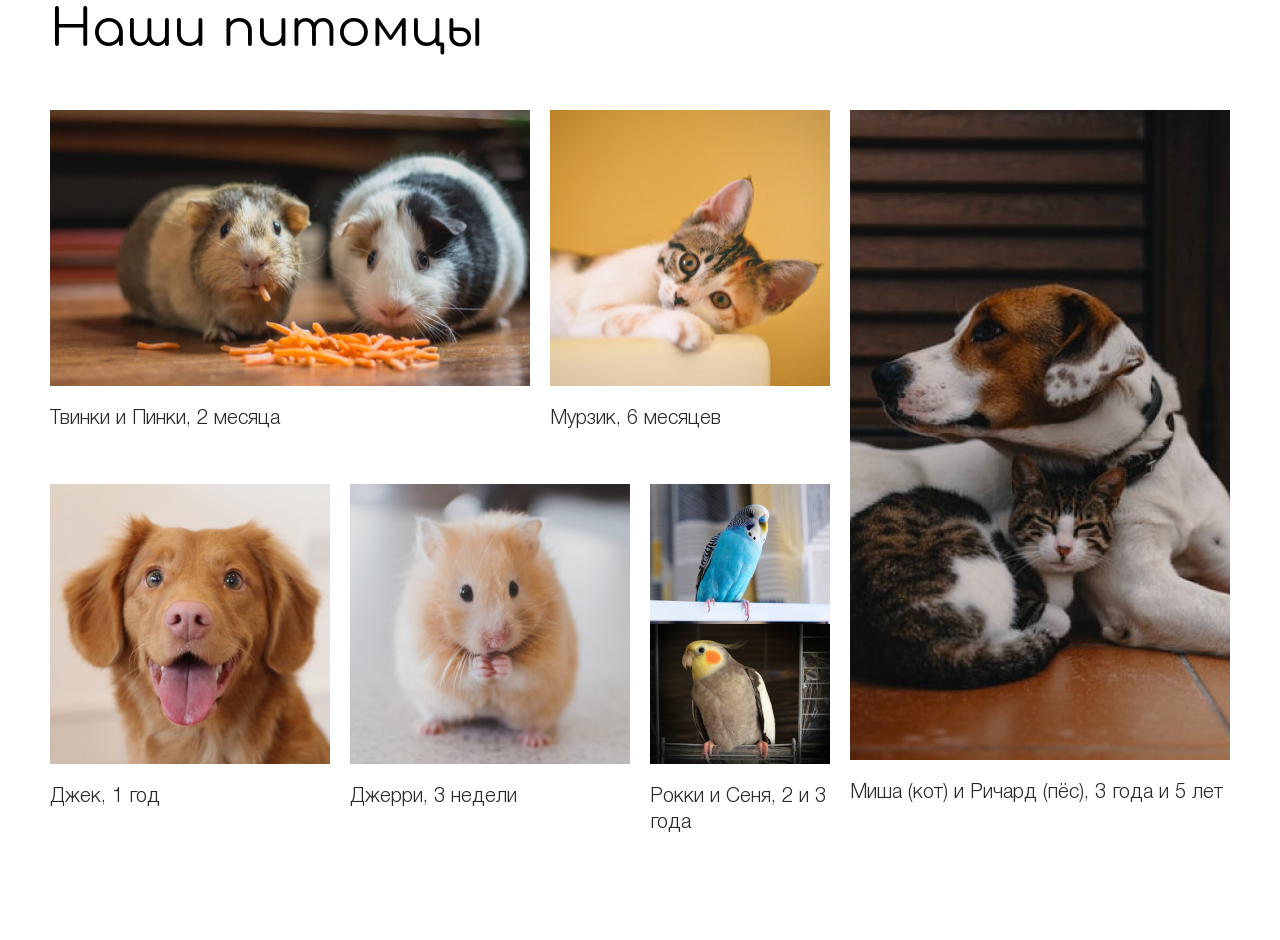
==== index.html @ 0b44435e "edit second grib big block" ====
<!DOCTYPE html>
<html lang="ru">
<head>
  <meta charset="UTF-8">
  <meta name="viewport" content="width=device-width, initial-scale=1.0">
  <link rel="stylesheet" href="./style.css">
  <link rel="preload" href="./fonts/font/Comfortaa-Regular.woff2" as="font" type="font/woff2" crossorigin>
  <link rel="preload" href="./fonts/font/HelveticaNeueCyr-Light.woff2" as="font" type="font/woff2" crossorigin>
  <link rel="preload" href="./fonts/font/HelveticaNeueCyr-Roman.woff2" as="font" type="font/woff2" crossorigin>
  <link rel="preload" href="./fonts/font/HelveticaNeueCyr-Medium.woff2" as="font" type="font/woff2" crossorigin>
  <title>Friendly House</title>
</head>                                                                                                                                                                                                                         
<body>
  <main>
      <!-- <section class="project">
        <div class="container">
          <h2 class="project__title">Наши проекты</h2>
            <div class="project__wrapper project__wrapper-main">
              <ul class="project__list">
                <li class="project__item item">
                  <img class="item__img" src="./img/dog-house.jpg" alt="Собака в будке." width="280" height="180">
                  <div class="item__wrapper">
                    <h3 class="item__title">Новый дом для животных</h3>
                    <p class="item__description">Приют появился практически одновременно с созданием Фонда в ...</p>
                    <a class="item__link item__link-top" href="#">Подробнее</a>
                  </div>
                </li>
  
                <li class="project__item item">
                  <img class="item__img" src="./img/mini-dog.jpg" alt="Собака в желтой накидке на синем фоне." width="280" height="180">
                  <div class="item__wrapper">
                    <h3 class="item__title">Маленькие модники</h3>
                    <p class="item__description">Наши котики и собачки тоже любят наряжаться, чтобы красиво выглядеть ...</p>
                    <a class="item__link item__link-top" href="#">Подробнее</a>
                  </div>
                </li>
  
                <li class="project__item item">
                  <img class="item__img" src="./img/dog-women.jpg" alt="Собака вместе с девушкой." width="280" height="180">
                  <div class="item__wrapper">
                    <h3 class="item__title">Поиграй со мной!</h3>
                    <p class="item__description">Новая программа нашего приюта “Поиграй со мной”. Приводите своих ...</p>
                    <a class="item__link item__link-top" href="#">Подробнее</a>
                  </div>
                </li>
  
                <li class="project__item item">
                  <img class="item__img" src="./img/brown-dog.jpg" alt="Собака на улице облизывается." width="280" height="180">
                  <div class="item__wrapper">
                    <h3 class="item__title">Конкурс “Лучшее фото”</h3>
                    <p class="item__description">Приходи к нам в Friendly House и делай классные фотографии наших животн...</p>
                    <a class="item__link item__link-top" href="#">Подробнее</a>
                  </div>
                </li>
              </ul>
            <div class="project__wrapper-grid project__wrapper-position">
              <div class="project__banner banner">
                <h3 class="banner__title banner__title-white">Собака лучший друг человека, или.... собаки?</h3>
                <a class="banner__link" href="">Подробнее</a>
              </div>
              <div class="project__collage collage">
                <h4 class="collage__title">Больше проектов</h4>
                <ul class="collage__list">
                  <li class="collage__item">
                    <img src="./img/icon-1.jpg" alt="Маленькая собака на желтом фоне." class="collage__img" width="80" height="70">
                  </li>
                  <li class="collage__item">
                    <img src="./img/icon-2.jpg" alt="Мопс на белом ковре." class="collage__img" width="80" height="70">
                  </li>
                  <li class="collage__item">
                    <img src="./img/icon-3.jpg" alt="Бело-серый кролик в траве." class="collage__img" width="80" height="70">
                  </li>
                  <li class="collage__item">
                    <img src="./img/icon-4.jpg" alt="Лайка-самоед на розовом фоне." class="collage__img" width="80" height="70">
                  </li>
                  <li class="collage__item collage__item-none">
                    <img src="./img/icon-5.jpg" alt="Коричневый пес на голубом фоне." class="collage__img" width="80" height="70">
                  </li>
                  <li class="collage__item collage__item-none">
                    <img src="./img/icon-6.jpg" alt="Голубой волнистый попугай в клетке." class="collage__img" width="80" height="70">
                  </li>
                  <li class="collage__item collage__item-display">
                    <img src="./img/icon-7.jpg" alt="Девочка и собака." class="collage__img" width="80" height="70">
                  </li>
                  <li class="collage__item collage__item-display">
                    <img src="./img/icon-8.jpg" alt="Голубой попугай." class="collage__img" width="80" height="70">
                  </li>
                  <li class="collage__item collage__item-display">
                    <img src="./img/icon-9.jpg" alt="Зеленые волнистые попугайчики." class="collage__img" width="80" height="70">
                  </li>
                  <li class="collage__item collage__item-display">
                    <img src="./img/icon-10.jpg" alt="Песик на поводке." class="collage__img" width="80" height="70">
                  </li>
                  <li class="collage__item collage__item-display">
                    <img src="./img/icon-11.jpg" alt="Девушка держит на руках пса." class="collage__img" width="80" height="70">
                  </li>
                  <li class="collage__item collage__item-display">
                    <img src="./img/icon-12.jpg" alt="Белый кролик в траве." class="collage__img" width="80" height="70">
                  </li>
                </ul>
                <div class="collage__container-link">
                  <a class="collage__link collage__link-view" href="">Увидеть всё</a>
                </div>
              </div>
            </div>
          </div>
        </div>
      </section> -->
      <section class="pets">
        <div class="container">
          <h2 class="pets__title">Наши питомцы</h2>
  
          <div class="pets__wrapper">
            <figure class="pets__fig pets__fig-1">
              <img class="pets__img pets__img-1" src="./img/guinea-pigs.jpg" alt="Две морские свинки" width="480" height="280">
              <figcaption class="pets__figcaption">Твинки и Пинки, 2 месяца</figcaption>
            </figure>
  
            <figure class="pets__fig pets__fig-2">
              <img class="pets__img pets__img-2" src="./img/kitten.jpg" alt="Кот лежит на диване" width="280" height="280">
              <figcaption class="pets__figcaption">Мурзик, 6 месяцев</figcaption>
            </figure>
  
            <figure class="pets__fig pets__fig-3">
              <img class="pets__img pets__img-3" src="./img/dog-cat.jpg" alt="Кот и пёс лежат рядом на полу" width="380" height="650">
              <figcaption class="pets__figcaption">Миша (кот) и Ричард (пёс), 3 года и 5 лет</figcaption>
            </figure>
  
            <figure class="pets__fig pets__fig-4">
              <img class="pets__img pets__img-4" src="./img/dog.jpg" alt="Коричневая собака с открытой пастью смотрит в камеру" width="280" height="280">
              <figcaption class="pets__figcaption">Джек, 1 год</figcaption>
            </figure>
  
            <figure class="pets__fig pets__fig-5">
              <img class="pets__img pets__img-5" src="./img/homa.jpg" alt="Кремовый хомяк держит лапки у морды" width="280" height="280">
              <figcaption class="pets__figcaption">Джерри, 3 недели</figcaption>
            </figure>
  
            <figure class="pets__fig pets__fig-6">
              <img class="pets__img pets__img-6" src="./img/two-birds.jpg" alt="Голубой и коричневый попугаи сидят в клетке" width="180" height="280">
              <figcaption class="pets__figcaption">Рокки и Сеня, 2 и 3 года</figcaption>
            </figure>
  
          </div>
        </div>
      </section>
  </main>
</body>
</html>
---- style.css ----
@import "./css/normalize.css";
@import "./css/global.css";
@import "./css/about.css";
@import "./css/help.css";
@import "./css/form.css";
@import "./css/project.css";
@import "./css/item.css";
@import "./css/collage.css";
@import "./css/pets.css";
@import "./css/banner.css";

@font-face {
  font-family: "Comfortaa";
  src: local("Comfortaa-Regular"), local("Comfortaa Regular"), url("./fonts/font/Comfortaa-Regular.woff") format("woff"),
  url("./fonts/font/Comfortaa-Regular.woff2") format("woff2");
  font-weight: 400;
  font-display: swap;
}

@font-face {
  font-family: "HelveticaNeueCyr";
  src: local("HelveticaNeueCyr-Light"), local("HelveticaNeueCyr Light"), url("./fonts/font/HelveticaNeueCyr-Light.woff") format("woff"),
  url("./fonts/font/HelveticaNeueCyr-Light.woff2") format("woff2");
  font-weight: 300;
  font-display: swap;
}

@font-face {
  font-family: "HelveticaNeueCyr";
  src: local("HelveticaNeueCyr-Roman"), local("HelveticaNeueCyr Roman"), url("./fonts/font/HelveticaNeueCyr-Roman.woff") format("woff"),
  url("./fonts/font/HelveticaNeueCyr-Roman.woff2") format("woff2");
  font-weight: 400;
  font-display: swap;
}

@font-face {
  font-family: "HelveticaNeueCyr";
  src: local("HelveticaNeueCyr-Medium"), local("HelveticaNeueCyr Medium"), url("./fonts/font/HelveticaNeueCyr-Medium.woff") format("woff"),
  url("./fonts/font/HelveticaNeueCyr-Medium.woff2") format("woff2");
  font-weight: 500;
  font-display: swap;
}
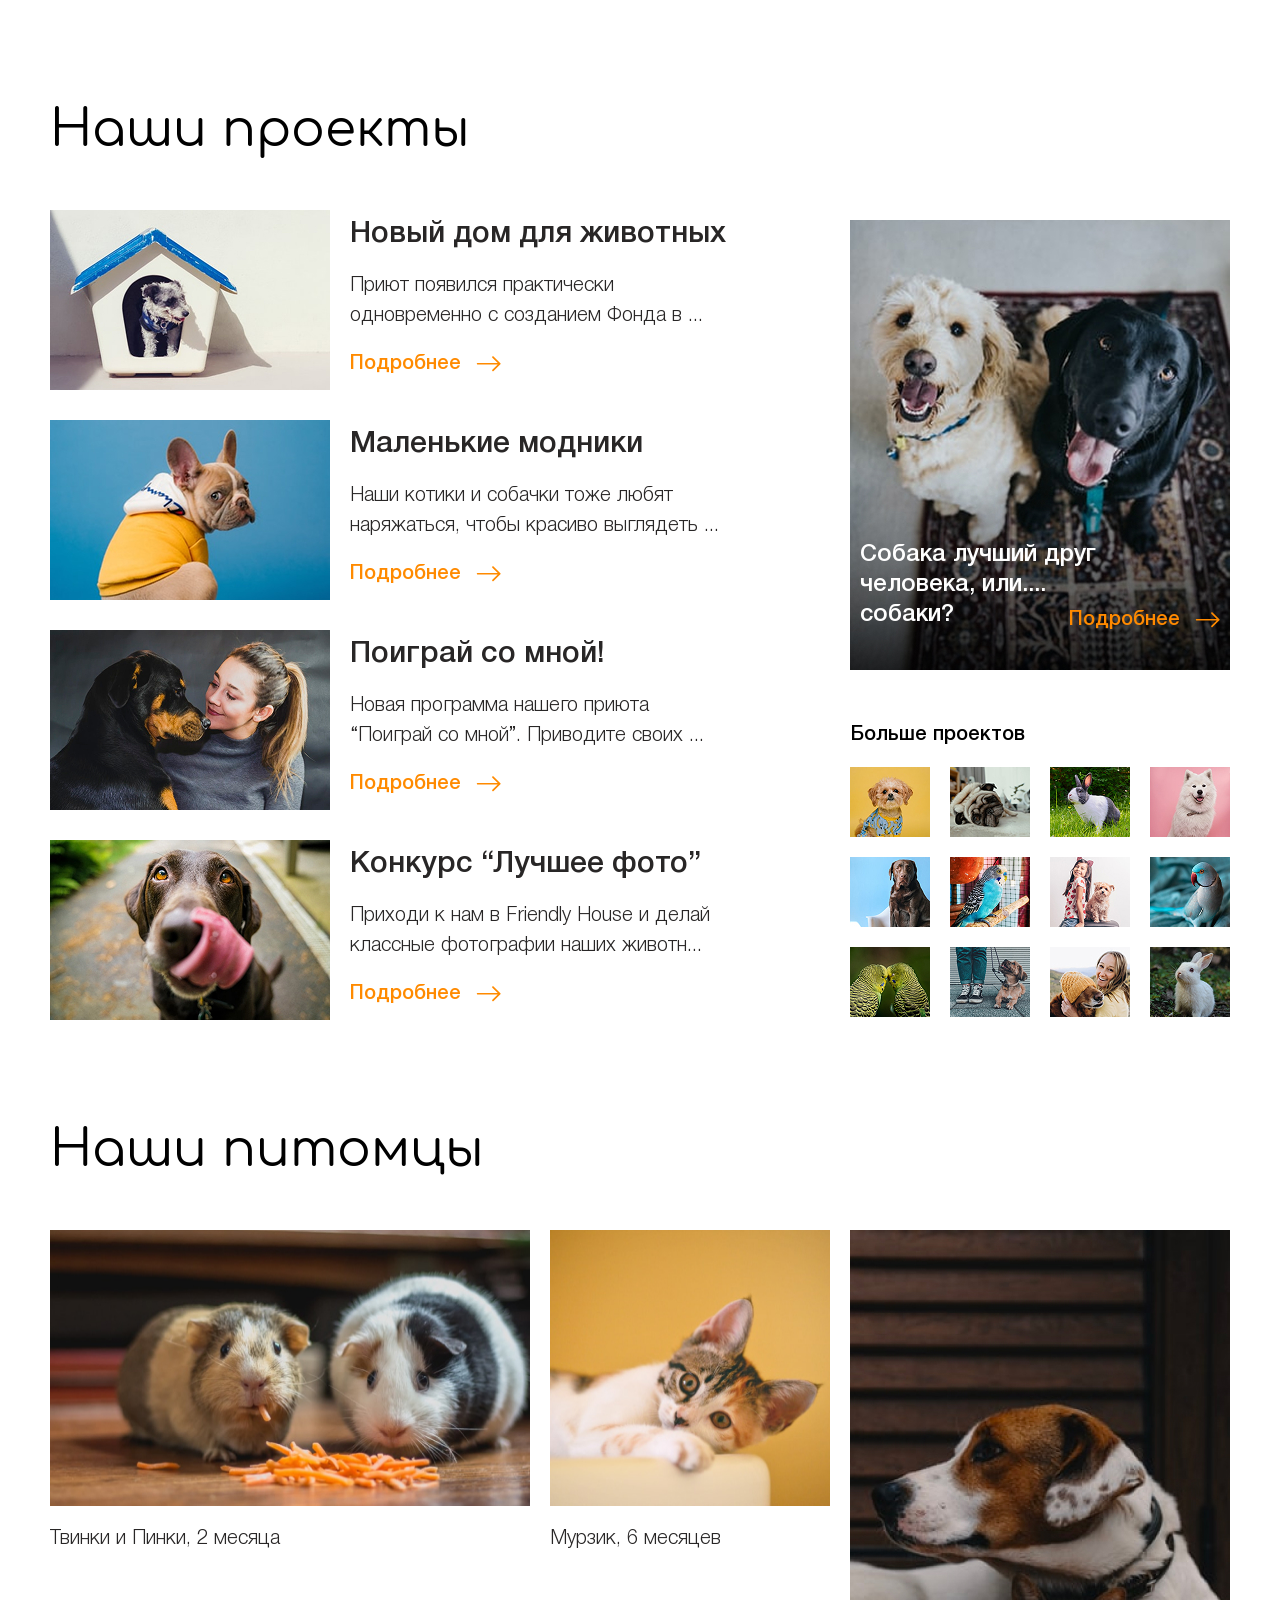
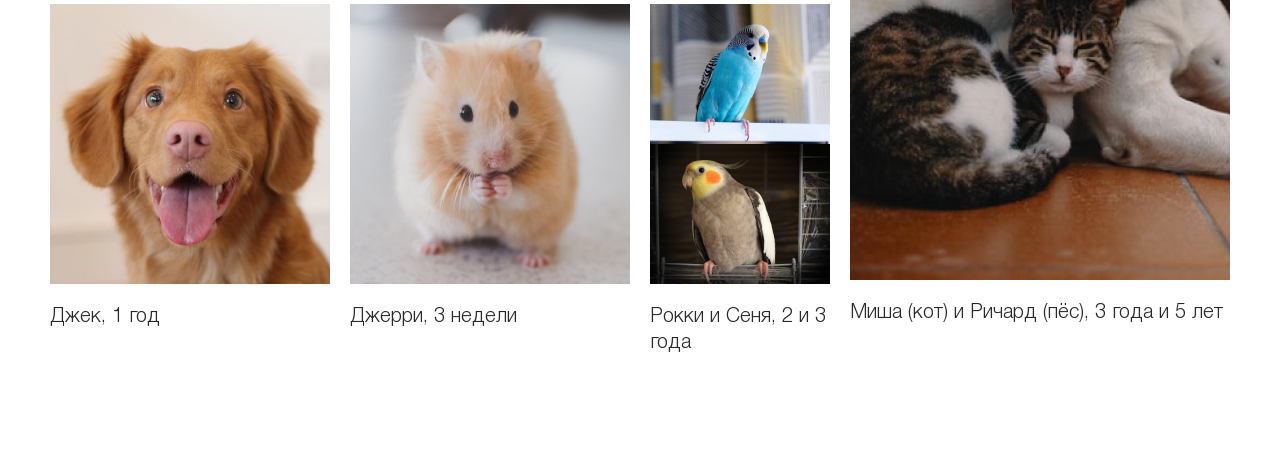
==== commit d6c38aaf: "create final check up" ====
--- a/index.html
+++ b/index.html
@@ -12,7 +12,7 @@
 </head>                                                                                                                                                                                                                         
 <body>
   <main>
-      <!-- <section class="project">
+      <section class="project">
         <div class="container">
           <h2 class="project__title">Наши проекты</h2>
             <div class="project__wrapper project__wrapper-main">
@@ -105,7 +105,7 @@
             </div>
           </div>
         </div>
-      </section> -->
+      </section>
       <section class="pets">
         <div class="container">
           <h2 class="pets__title">Наши питомцы</h2>
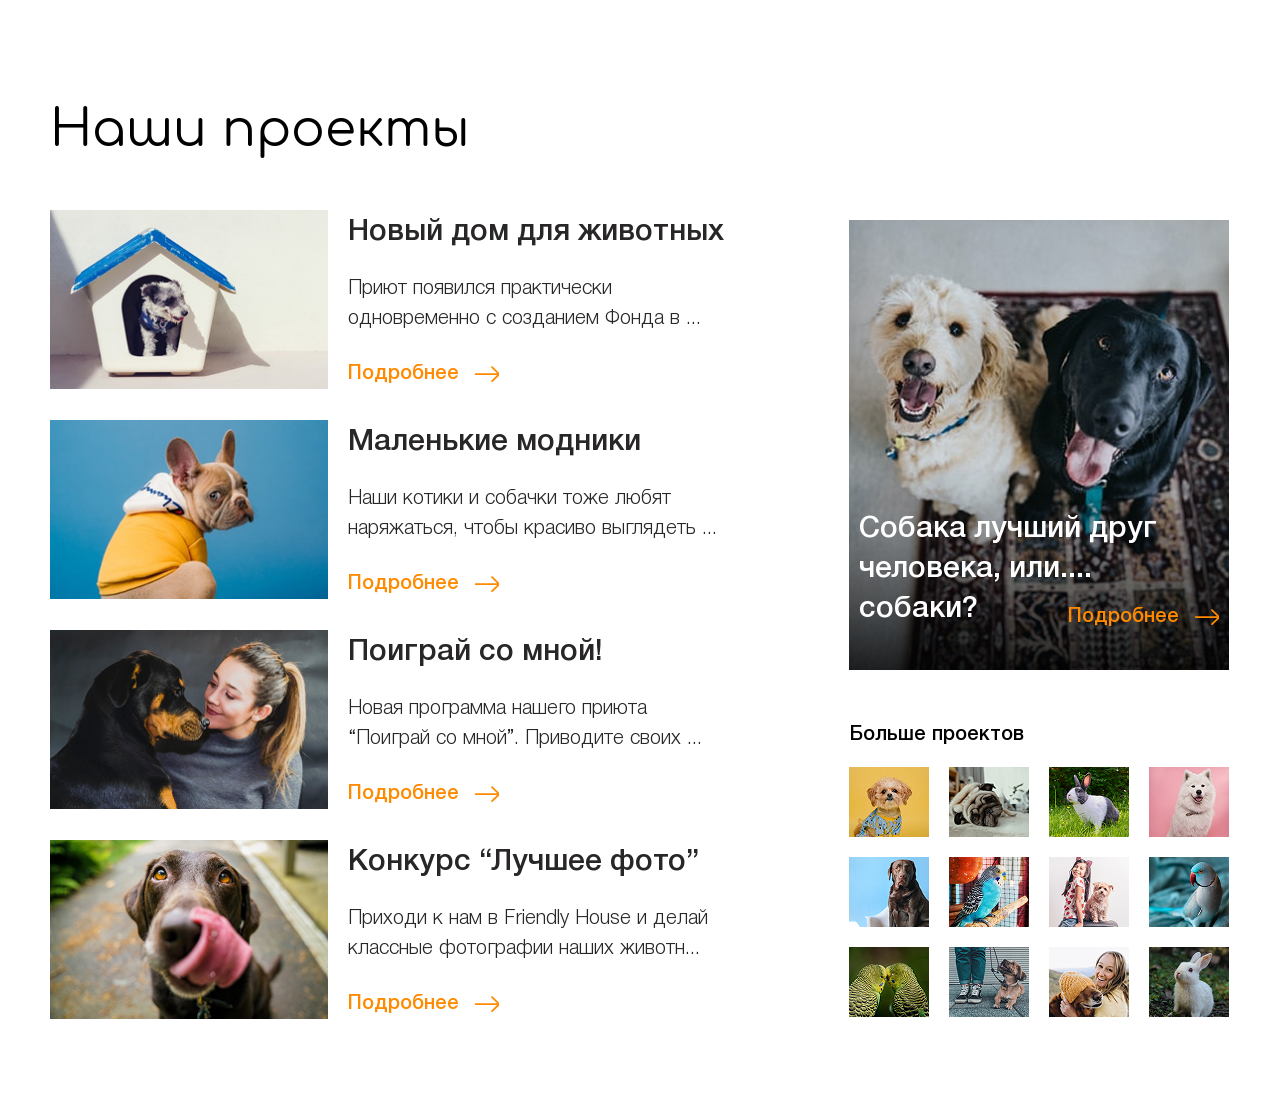
==== commit 4b11abef: "edit project block for 1440 1024px" ====
--- a/index.html
+++ b/index.html
@@ -106,7 +106,7 @@
           </div>
         </div>
       </section>
-      <section class="pets">
+      <!-- <section class="pets">
         <div class="container">
           <h2 class="pets__title">Наши питомцы</h2>
   
@@ -143,7 +143,7 @@
   
           </div>
         </div>
-      </section>
+      </section> -->
   </main>
 </body>
 </html>
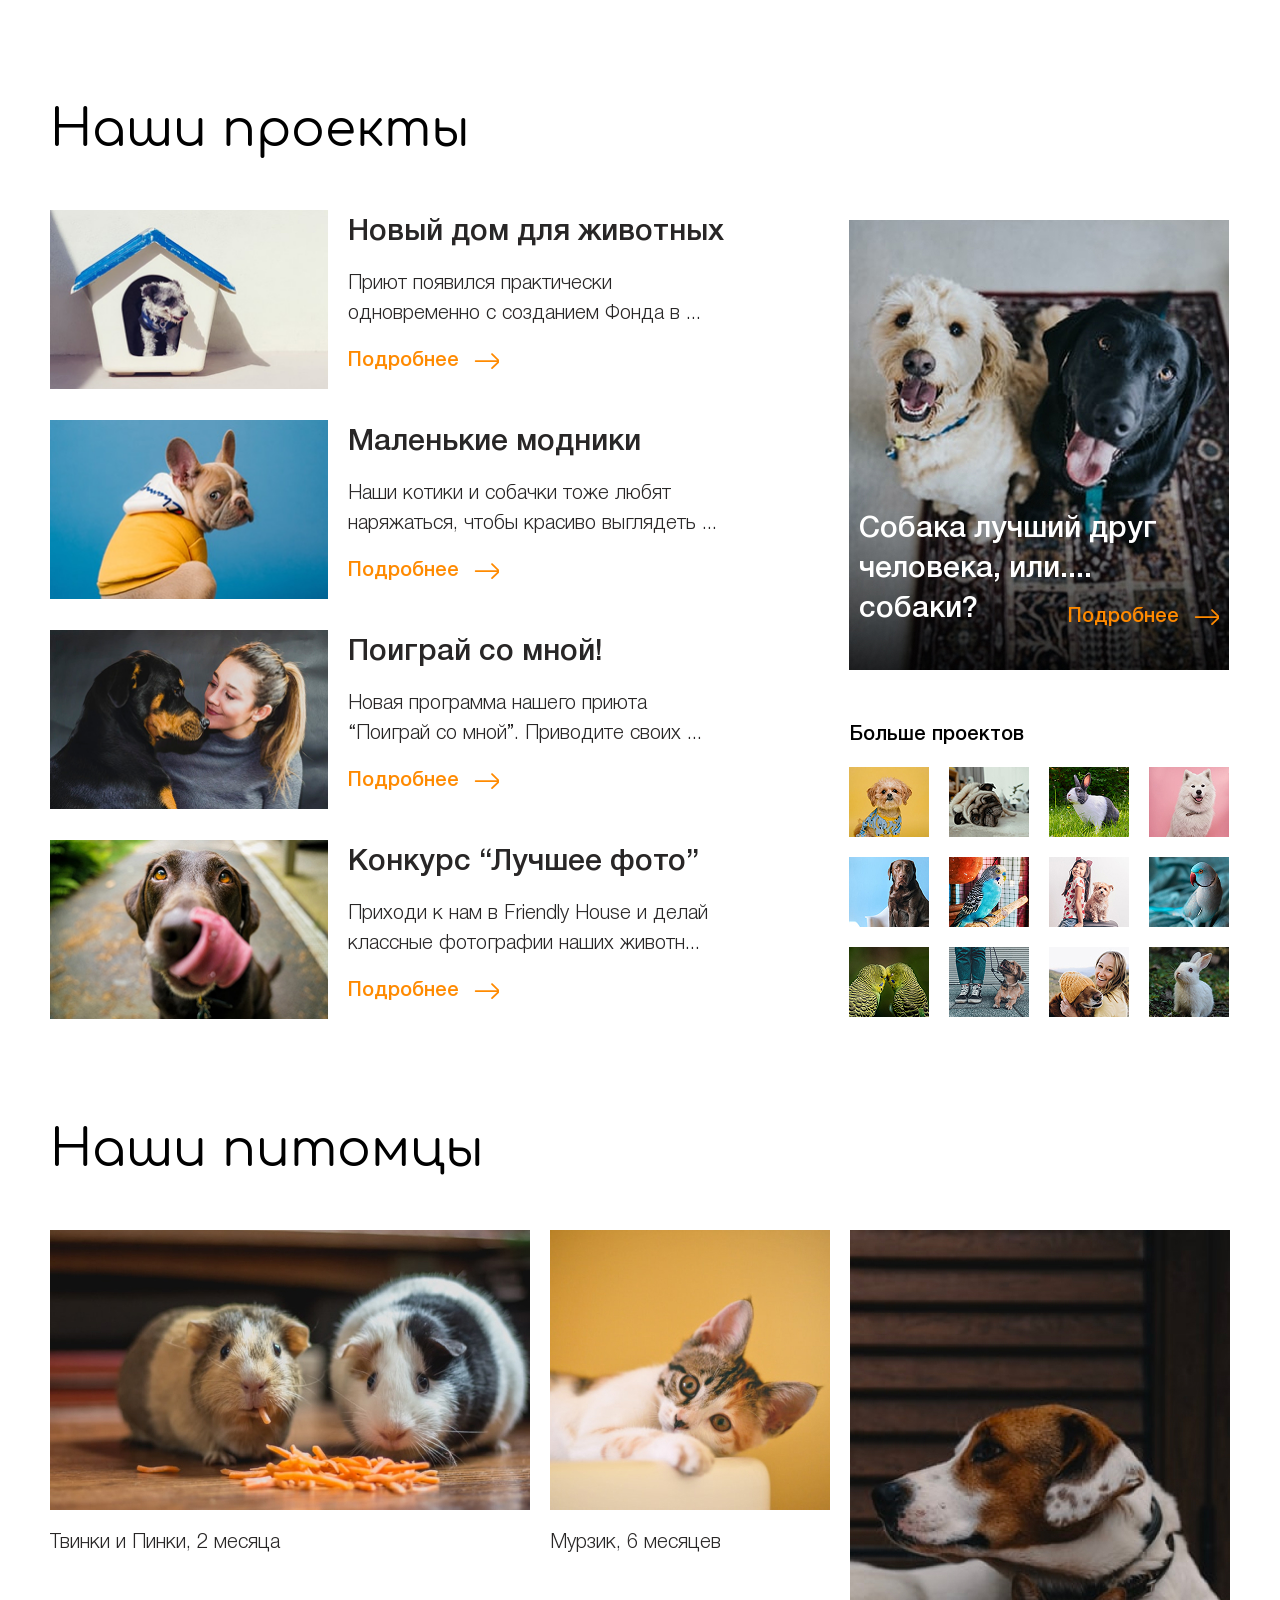
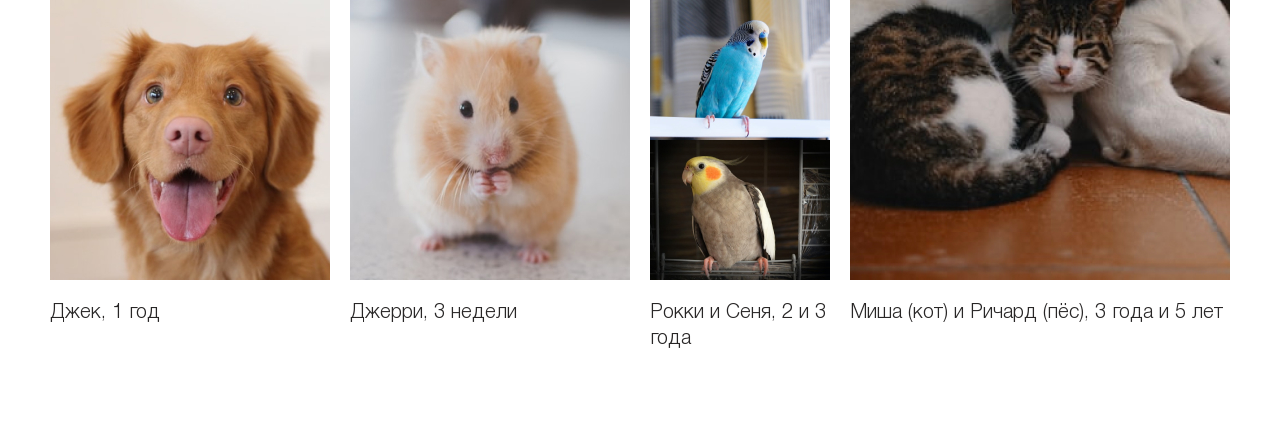
==== commit f99d7f08: "edit pets block 1440 1024px" ====
--- a/index.html
+++ b/index.html
@@ -106,7 +106,7 @@
           </div>
         </div>
       </section>
-      <!-- <section class="pets">
+      <section class="pets">
         <div class="container">
           <h2 class="pets__title">Наши питомцы</h2>
   
@@ -143,7 +143,7 @@
   
           </div>
         </div>
-      </section> -->
+      </section>
   </main>
 </body>
 </html>
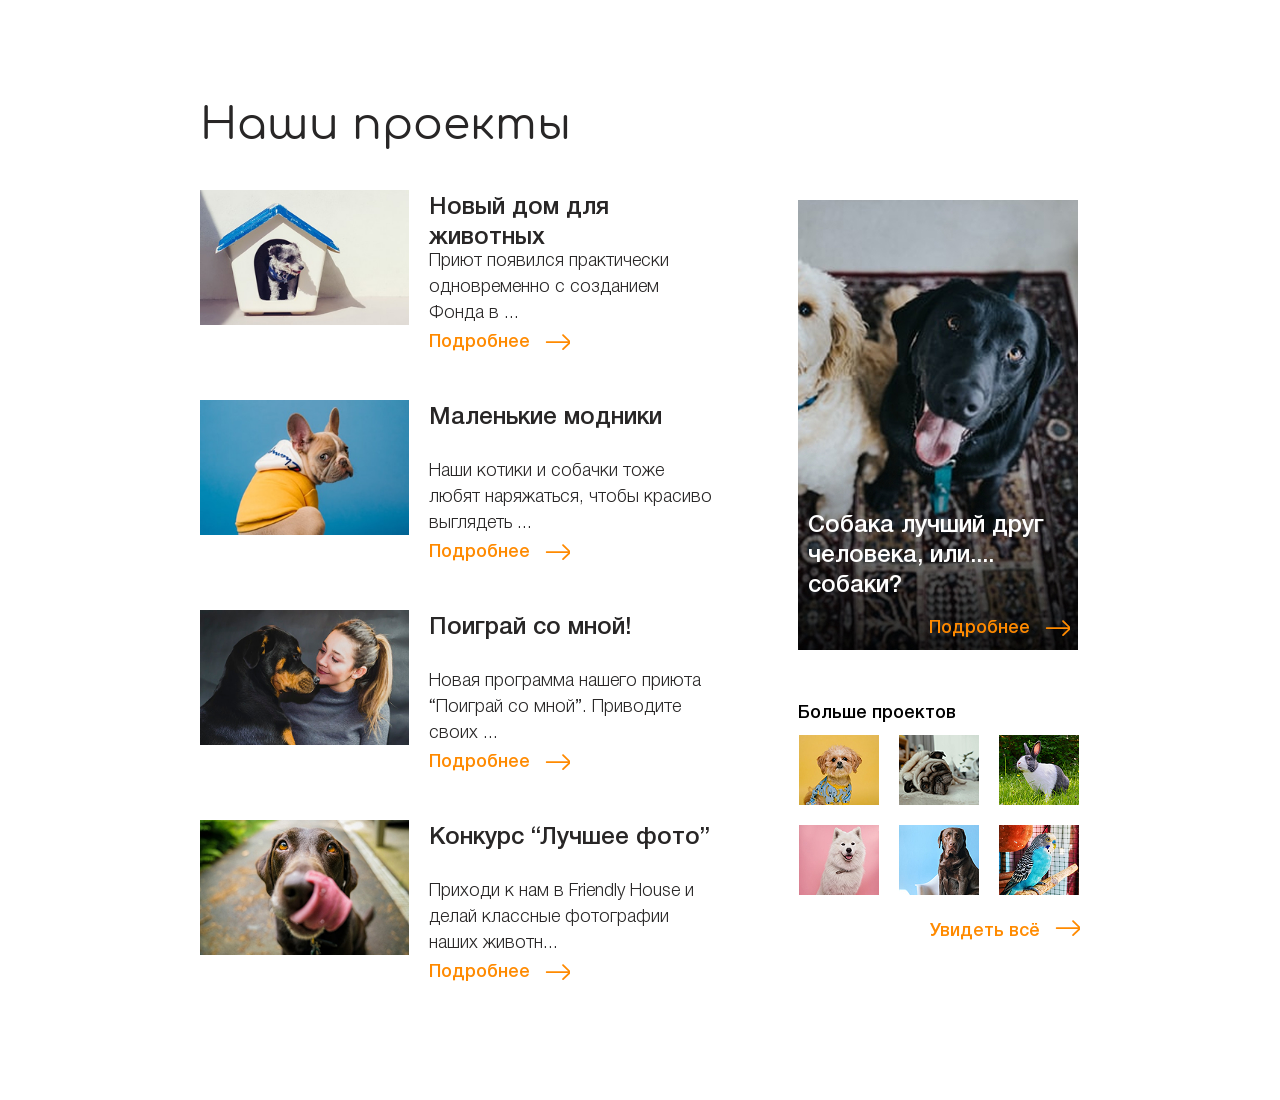
==== commit b1b4b241: "edit 1440 1300 px project" ====
--- a/index.html
+++ b/index.html
@@ -14,7 +14,7 @@
   <main>
       <section class="project">
         <div class="container">
-          <h2 class="project__title">Наши проекты</h2>
+          <h2 class="project__title title">Наши проекты</h2>
             <div class="project__wrapper project__wrapper-main">
               <ul class="project__list">
                 <li class="project__item item">
@@ -106,9 +106,9 @@
           </div>
         </div>
       </section>
-      <section class="pets">
+      <!-- <section class="pets">
         <div class="container">
-          <h2 class="pets__title">Наши питомцы</h2>
+          <h2 class="pets__title title">Наши питомцы</h2>
   
           <div class="pets__wrapper">
             <figure class="pets__fig pets__fig-1">
@@ -123,7 +123,7 @@
   
             <figure class="pets__fig pets__fig-3">
               <img class="pets__img pets__img-3" src="./img/dog-cat.jpg" alt="Кот и пёс лежат рядом на полу" width="380" height="650">
-              <figcaption class="pets__figcaption">Миша (кот) и Ричард (пёс), 3 года и 5 лет</figcaption>
+              <figcaption class="pets__figcaption pets__figcaption-3">Миша (кот) и Ричард (пёс), 3 года и 5 лет</figcaption>
             </figure>
   
             <figure class="pets__fig pets__fig-4">
@@ -138,12 +138,12 @@
   
             <figure class="pets__fig pets__fig-6">
               <img class="pets__img pets__img-6" src="./img/two-birds.jpg" alt="Голубой и коричневый попугаи сидят в клетке" width="180" height="280">
-              <figcaption class="pets__figcaption">Рокки и Сеня, 2 и 3 года</figcaption>
+              <figcaption class="pets__figcaption pets__figcaption-6">Рокки и Сеня, 2 и 3 года</figcaption>
             </figure>
   
           </div>
         </div>
-      </section>
+      </section> -->
   </main>
 </body>
 </html>
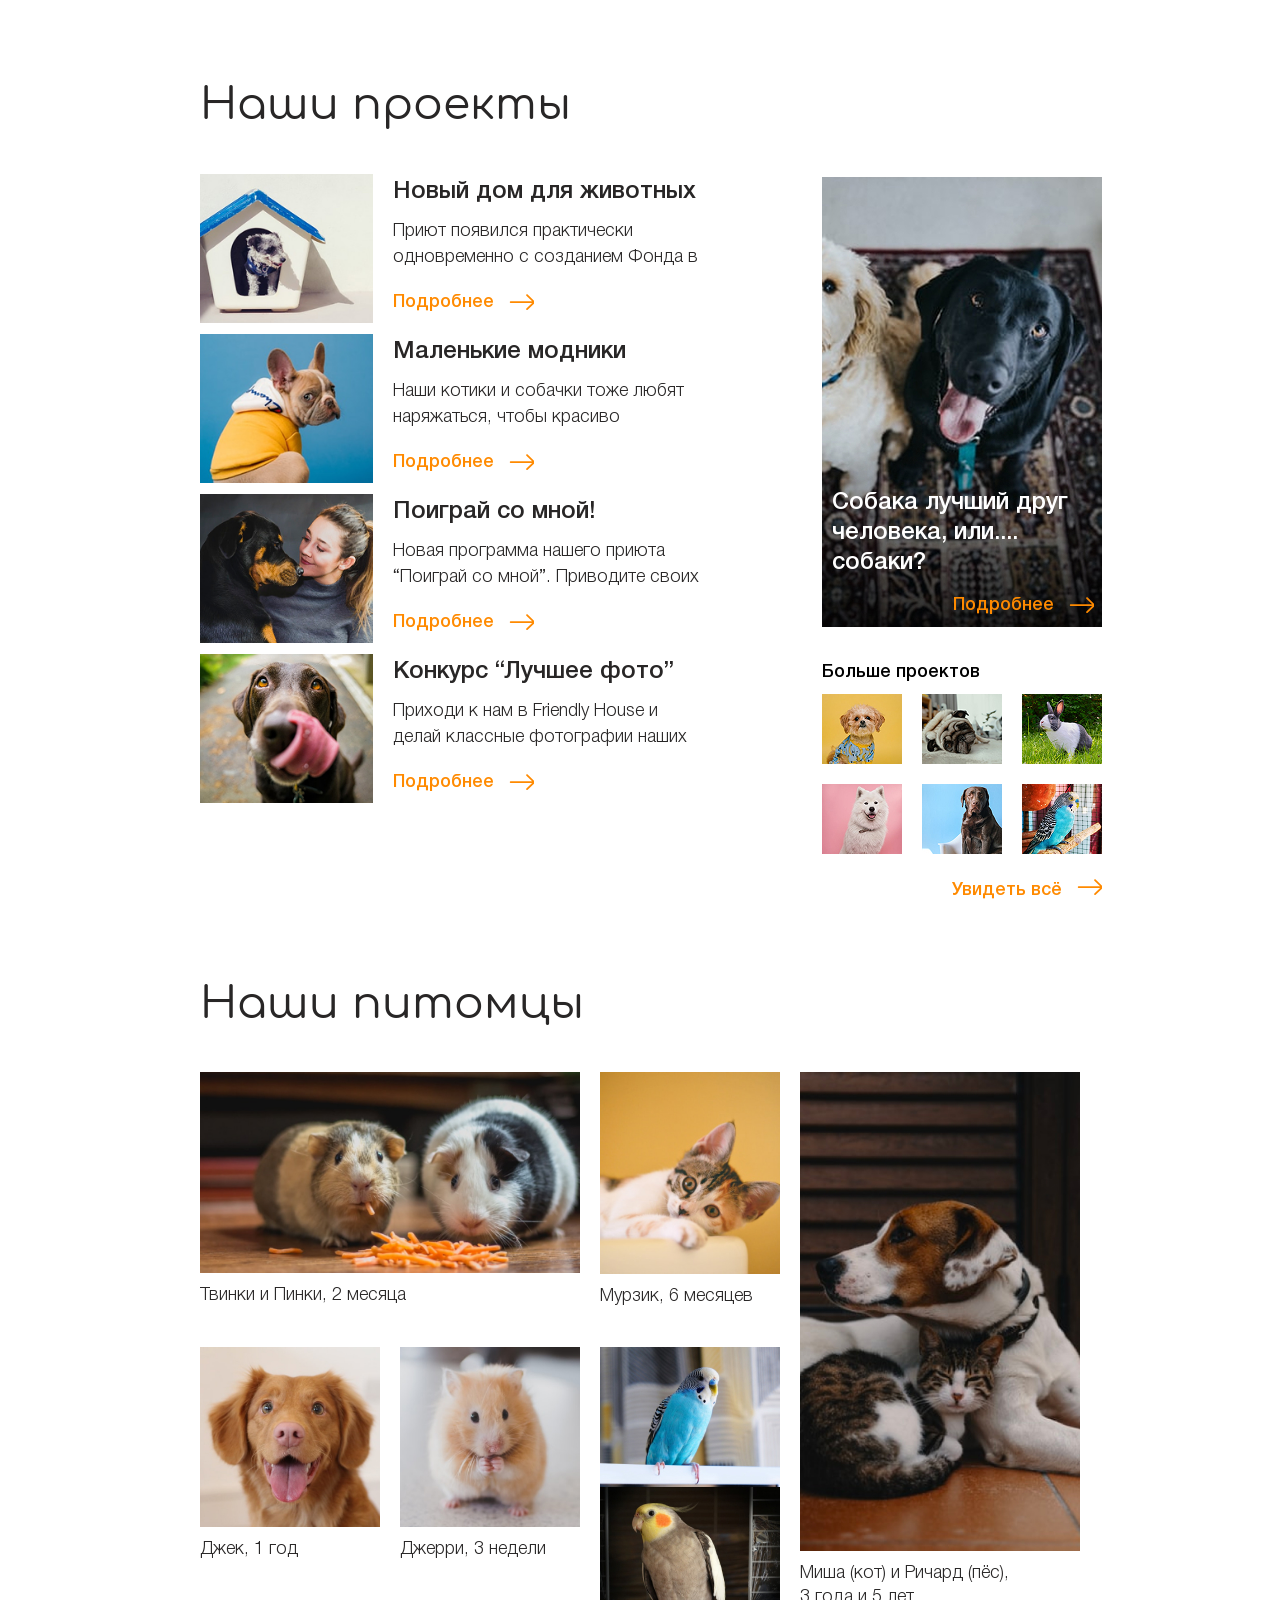
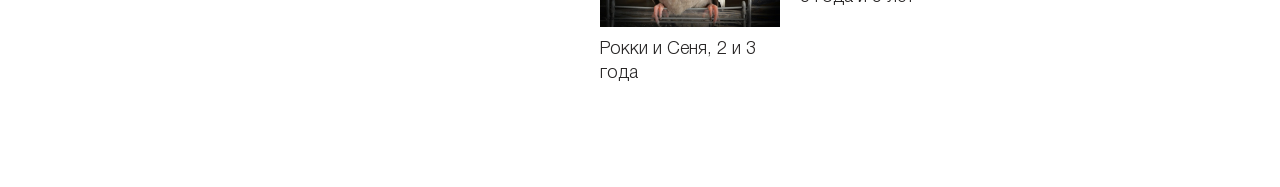
==== commit b2465613: "edit pets block" ====
--- a/index.html
+++ b/index.html
@@ -106,7 +106,7 @@
           </div>
         </div>
       </section>
-      <!-- <section class="pets">
+      <section class="pets">
         <div class="container">
           <h2 class="pets__title title">Наши питомцы</h2>
   
@@ -143,7 +143,7 @@
   
           </div>
         </div>
-      </section> -->
+      </section>
   </main>
 </body>
 </html>
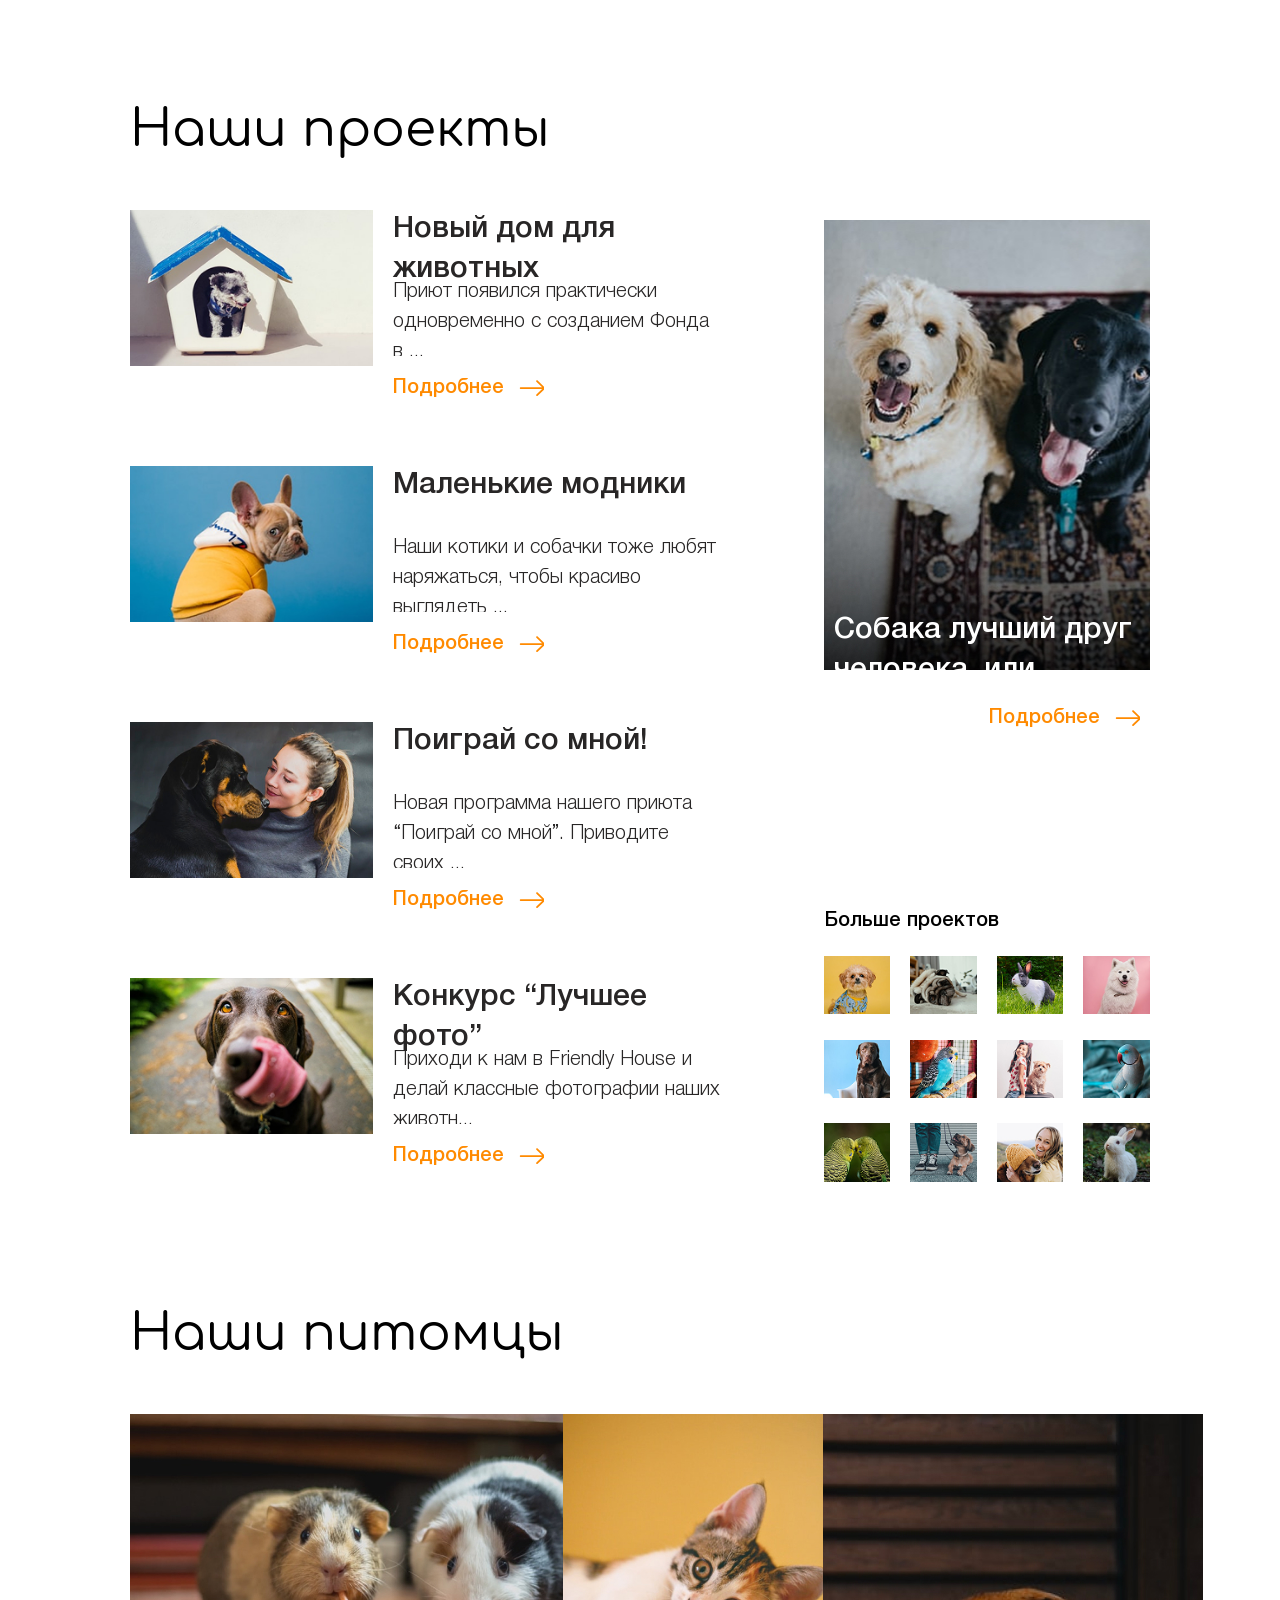
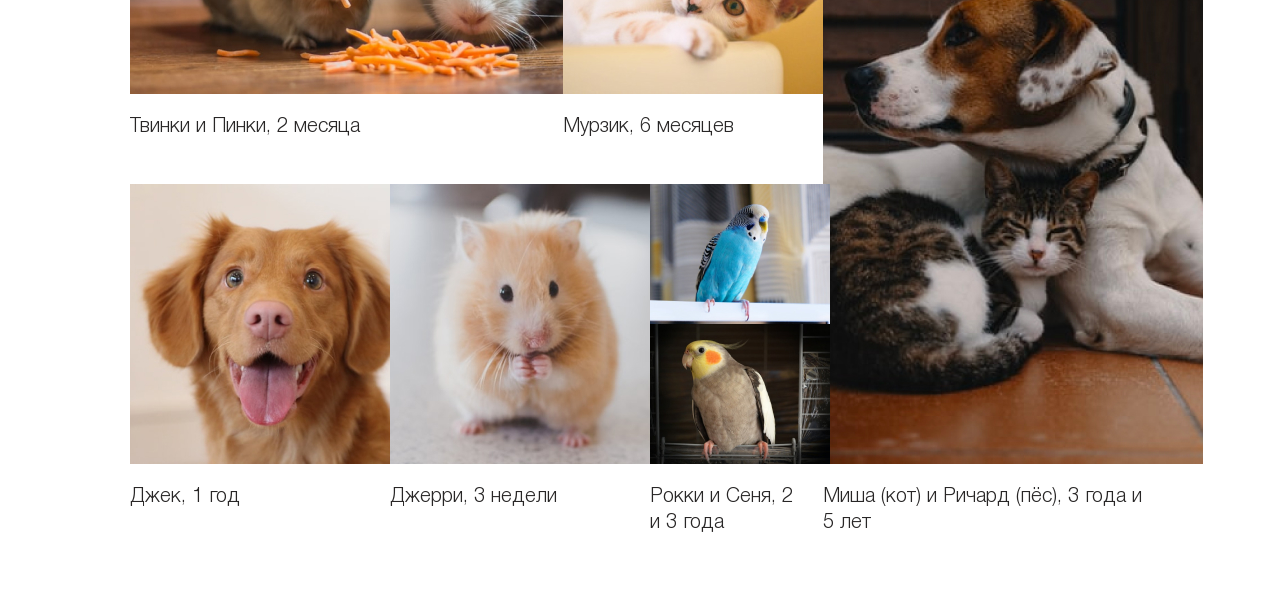
==== commit 78e8026e: "Merge bdb5ddf144a25de19cb10644c58805e104ce7f7c into 47c54ad6ff37f3d0b0c256b015c1ff81e4e71d58" ====
--- a/index.html
+++ b/index.html
@@ -14,7 +14,7 @@
   <main>
       <section class="project">
         <div class="container">
-          <h2 class="project__title title">Наши проекты</h2>
+          <h2 class="project__title">Наши проекты</h2>
             <div class="project__wrapper project__wrapper-main">
               <ul class="project__list">
                 <li class="project__item item">
@@ -108,7 +108,7 @@
       </section>
       <section class="pets">
         <div class="container">
-          <h2 class="pets__title title">Наши питомцы</h2>
+          <h2 class="pets__title">Наши питомцы</h2>
   
           <div class="pets__wrapper">
             <figure class="pets__fig pets__fig-1">
